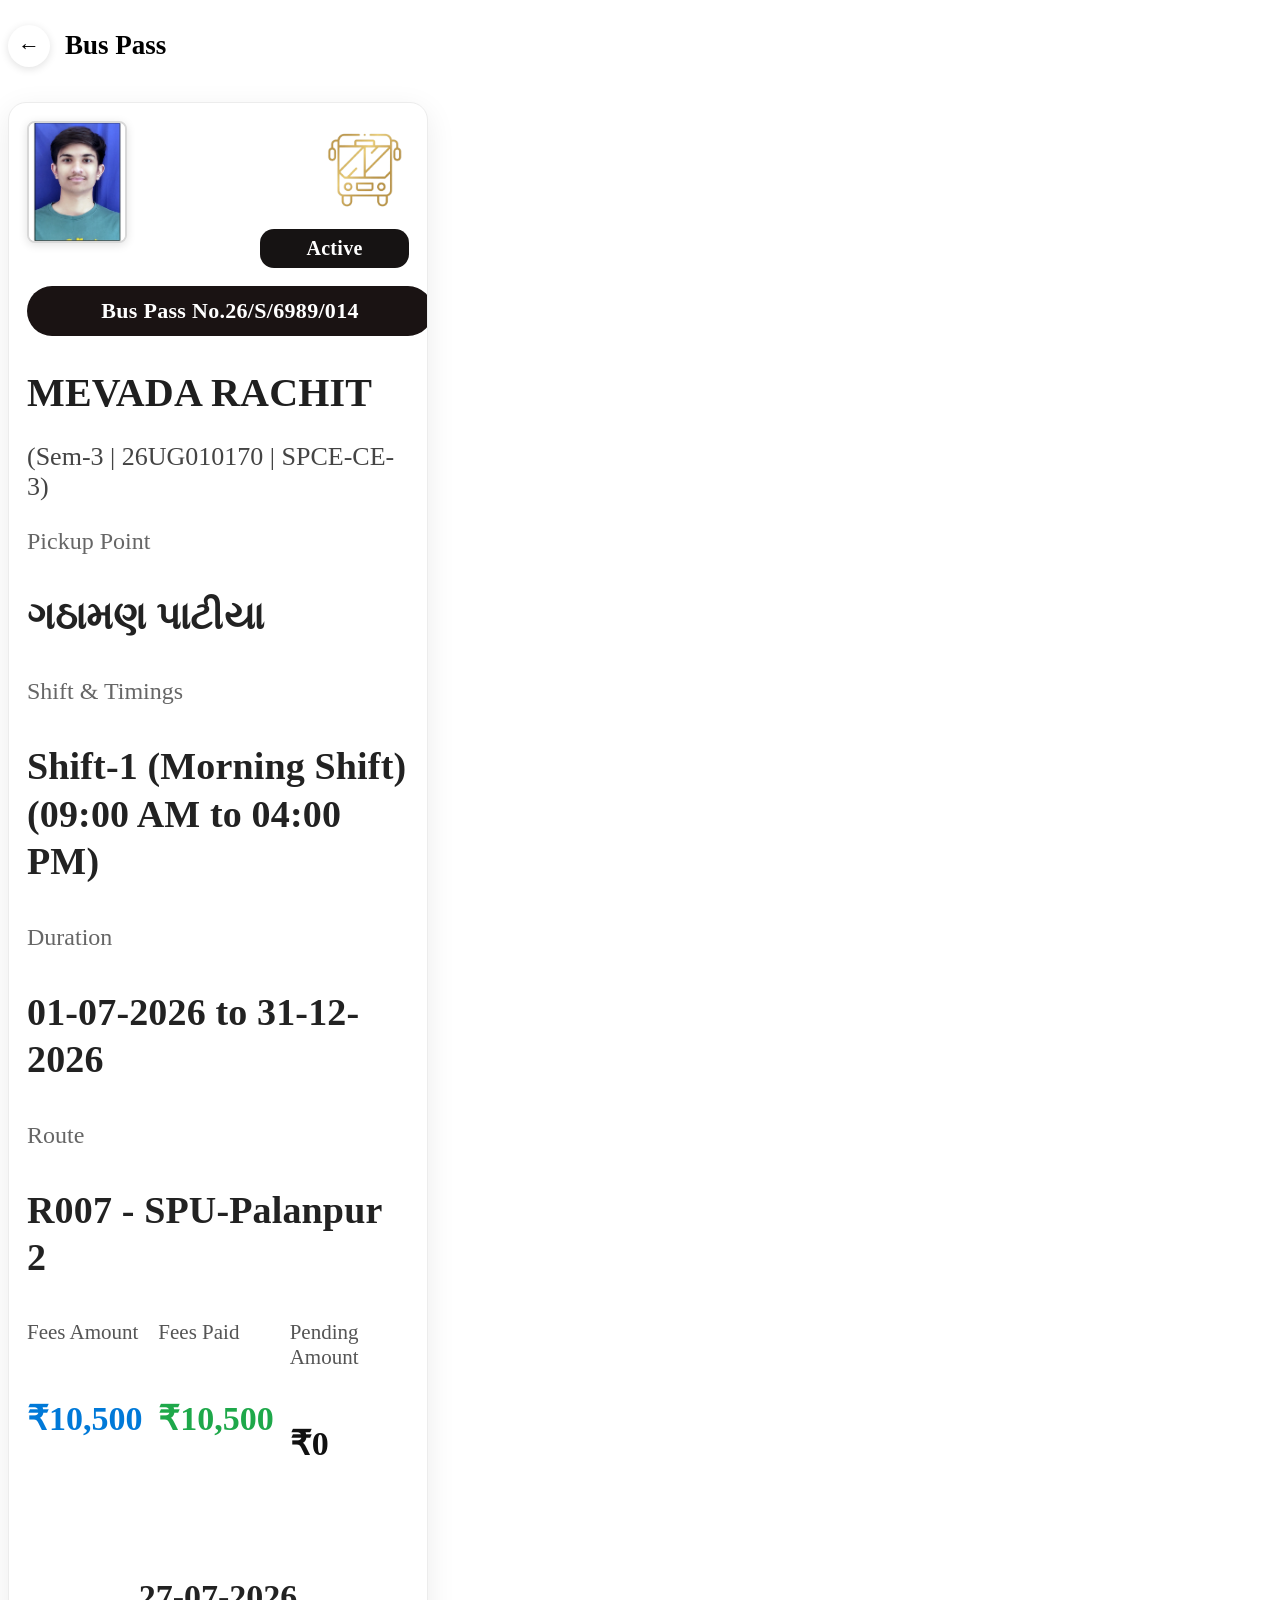
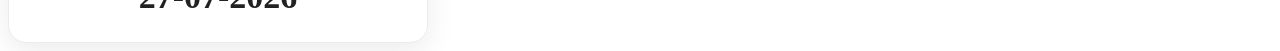
==== transport.html @ 402b8859 "Add service worker" ====
<!DOCTYPE html>
<html lang="en">

<head>
    <meta charset="UTF-8">
    <meta name="viewport" content="width=device-width, initial-scale=1.0">
    <title>Bus Pass</title>

    <link rel="stylesheet" href="transport.css">

    <link rel="manifest" href="manifest.json">

    <meta name="theme-color" content="#000000">
</head>

<body>

    <div class="page">

        <!-- Header -->

        <header class="topbar">

            <button class="back-btn" onclick="history.back()">
                ←
            </button>

            <h2>Bus Pass</h2>

        </header>



        <!-- Card -->

        <section class="bus-card">

            <!-- Background -->

            <div class="card-bg"></div>



            <!-- Top -->

            <div class="card-top">

                <img
                    src="images/passpic.jpeg"
                    class="student-photo">

                <div class="top-right">

                    <img
                        src="images/bus.png"
                        class="bus-image">

                    <div class="status">

                        Active

                    </div>

                </div>

            </div>



            <!-- Pass Number -->

            <div class="pass-number">

                Bus Pass No.26/S/6989/014

            </div>



            <!-- Student -->

            <div class="student">

                <h2>MEVADA RACHIT</h2>

                <p>(Sem-3 | 26UG010170 | SPCE-CE-3)</p>

            </div>



            <!-- Pickup -->

            <div class="info">

                <label>Pickup Point</label>

                <h3>ગઠામણ પાટીયા</h3>

            </div>



            <!-- Shift -->

            <div class="info">

                <label>Shift & Timings</label>

                <h3>

                    Shift-1 (Morning Shift)

                    <br>

                    (09:00 AM to 04:00 PM)

                </h3>

            </div>



            <!-- Duration -->

            <div class="info">

                <label>Duration</label>

                <h3>

                    01-07-2026 to 31-12-2026

                </h3>

            </div>



            <!-- Route -->

            <div class="info">

                <label>Route</label>

                <h3>

                    R007 - SPU-Palanpur 2

                </h3>

            </div>



            <!-- Fees -->

            <div class="fees">

                <div>

                    <span>Fees Amount</span>

                    <h4>₹10,500</h4>

                </div>

                <div>

                    <span>Fees Paid</span>

                    <h4>₹10,500</h4>

                </div>

                <div>

                    <span>Pending Amount</span>

                    <h4>₹0</h4>

                </div>

            </div>



            <!-- Date -->

            <div class="date">

                27-07-2026

            </div>

        </section>

    </div>

</body>

</html>
---- transport.css ----
/* ==========================
        PAGE
========================== */

.page{
    width:100%;
    max-width:420px;
}


/* ==========================
        HEADER
========================== */

.topbar{
    display:flex;
    align-items:center;
    gap:15px;
    margin-bottom:18px;
}

.back-btn{
    width:42px;
    height:42px;
    border:none;
    border-radius:50%;
    background:#fff;
    font-size:22px;
    cursor:pointer;
    box-shadow:0 2px 8px rgba(0,0,0,.12);
}

.topbar h2{
    font-size:27px;
    font-weight:700;
}


/* ==========================
        CARD
========================== */

.bus-card{

    position:relative;

    background:#fff;

    border-radius:18px;

    overflow:hidden;

    padding:18px;

    box-shadow:
    0 8px 24px rgba(0,0,0,.08);

}


/* ==========================
        BG
========================== */

.card-bg{

    position:absolute;

    inset:0;

    background-image:url(images/buspass-bg.png);

    background-size:cover;

    background-position:center;

    opacity:.18;

    pointer-events:none;

}


/* ==========================
        TOP
========================== */

.card-top{

    position:relative;

    display:flex;

    justify-content:space-between;

    align-items:flex-start;

    z-index:2;

}

.student-photo{

    width:96px;

    height:118px;

    border-radius:8px;

    object-fit:cover;

    border:2px solid #d8d8d8;

    background:#fff;

}

.top-right{

    display:flex;

    flex-direction:column;

    align-items:flex-end;

}

.bus-image{

    width:92px;

    margin-bottom:10px;

}

.status{

    background:#161313;

    color:#fff;

    padding:8px 22px;

    border-radius:14px;

    font-size:20px;

    font-weight:700;

}


/* ==========================
      PASS NUMBER
========================== */

.pass-number{

    position:relative;

    z-index:2;

    width:100%;

    margin-top:18px;

    background:#1a1313;

    color:#fff;

    text-align:center;

    padding:12px;

    border-radius:30px;

    font-size:22px;

    font-weight:600;

}


/* ==========================
     STUDENT
========================== */

.student{

    position:relative;

    z-index:2;

    margin-top:18px;

}

.student h2{

    font-size:40px;

    font-weight:700;

    color:#1f1f1f;

    margin-bottom:10px;

}

.student p{

    font-size:26px;

    color:#444;

}

/* ==========================
        INFO SECTION
========================== */

.info{
    position:relative;
    z-index:2;
    margin-top:26px;
}

.info label{
    display:block;
    font-size:24px;
    color:#666;
    margin-bottom:8px;
    font-weight:500;
}

.info h3{
    font-size:38px;
    color:#222;
    line-height:1.25;
    font-weight:700;
}


/* ==========================
        FEES
========================== */

.fees{

    position:relative;

    z-index:2;

    margin-top:34px;

    display:grid;

    grid-template-columns:repeat(3,1fr);

    gap:12px;

}

.fees div{

    display:flex;

    flex-direction:column;

}

.fees span{

    font-size:21px;

    color:#555;

    margin-bottom:8px;

}

.fees h4{

    font-size:34px;

    font-weight:700;

}


/* Amount */

.fees div:nth-child(1) h4{
    color:#0079d8;
}

/* Paid */

.fees div:nth-child(2) h4{
    color:#1ea84a;
}

/* Pending */

.fees div:nth-child(3) h4{
    color:#111;
}


/* ==========================
        DATE
========================== */

.date{

    position:relative;

    z-index:2;

    margin-top:70px;

    text-align:center;

    font-size:34px;

    font-weight:700;

    color:#222;

}


/* ==========================
      MOBILE
========================== */

@media(max-width:430px){

.student h2{
    font-size:28px;
}

.student p{
    font-size:18px;
}

.pass-number{
    font-size:16px;
}

.info label{
    font-size:16px;
}

.info h3{
    font-size:24px;
}

.fees span{
    font-size:14px;
}

.fees h4{
    font-size:22px;
}

.date{
    font-size:24px;
}

.bus-image{
    width:72px;
}

.student-photo{
    width:82px;
    height:102px;
}

.status{
    font-size:16px;
    padding:6px 16px;
}

}

/* ==========================
        FINAL POLISH
========================== */

.bus-card{

    background:#ffffff;

    border-radius:18px;

    border:1px solid #ececec;

    box-shadow:
    0 8px 30px rgba(0,0,0,.08);

    overflow:hidden;

}


/* Background */

.card-bg{

    background-repeat:no-repeat;

    background-position:center;

    background-size:cover;

    opacity:.16;

}


/* Photo */

.student-photo{

    box-shadow:
    0 2px 10px rgba(0,0,0,.12);

}


/* Bus */

.bus-image{

    display:block;

    margin-left:auto;

}


/* Active */

.status{

    min-width:105px;

    text-align:center;

    letter-spacing:.3px;

}


/* Pass Number */

.pass-number{

    letter-spacing:.3px;

}


/* Headings */

.student h2{

    letter-spacing:.2px;

}

.info h3{

    letter-spacing:.15px;

}


/* Fees */

.fees{

    align-items:flex-start;

}

.fees div{

    text-align:left;

}


/* Date */

.date{

    padding-bottom:8px;

}


/* Hover */

.back-btn{

    transition:.25s;

}

.back-btn:hover{

    transform:scale(1.06);

}


/* Smooth */

body{

    -webkit-font-smoothing:antialiased;

    -moz-osx-font-smoothing:grayscale;

}


/* Images */

img{

    user-select:none;

    -webkit-user-drag:none;

}


/* Mobile Safe */

@media(max-width:420px){

.page{

    width:100%;

}

.bus-card{

    padding:16px;

}

}
.grid-item.link-card {
    text-decoration: none;
    cursor: pointer;
}
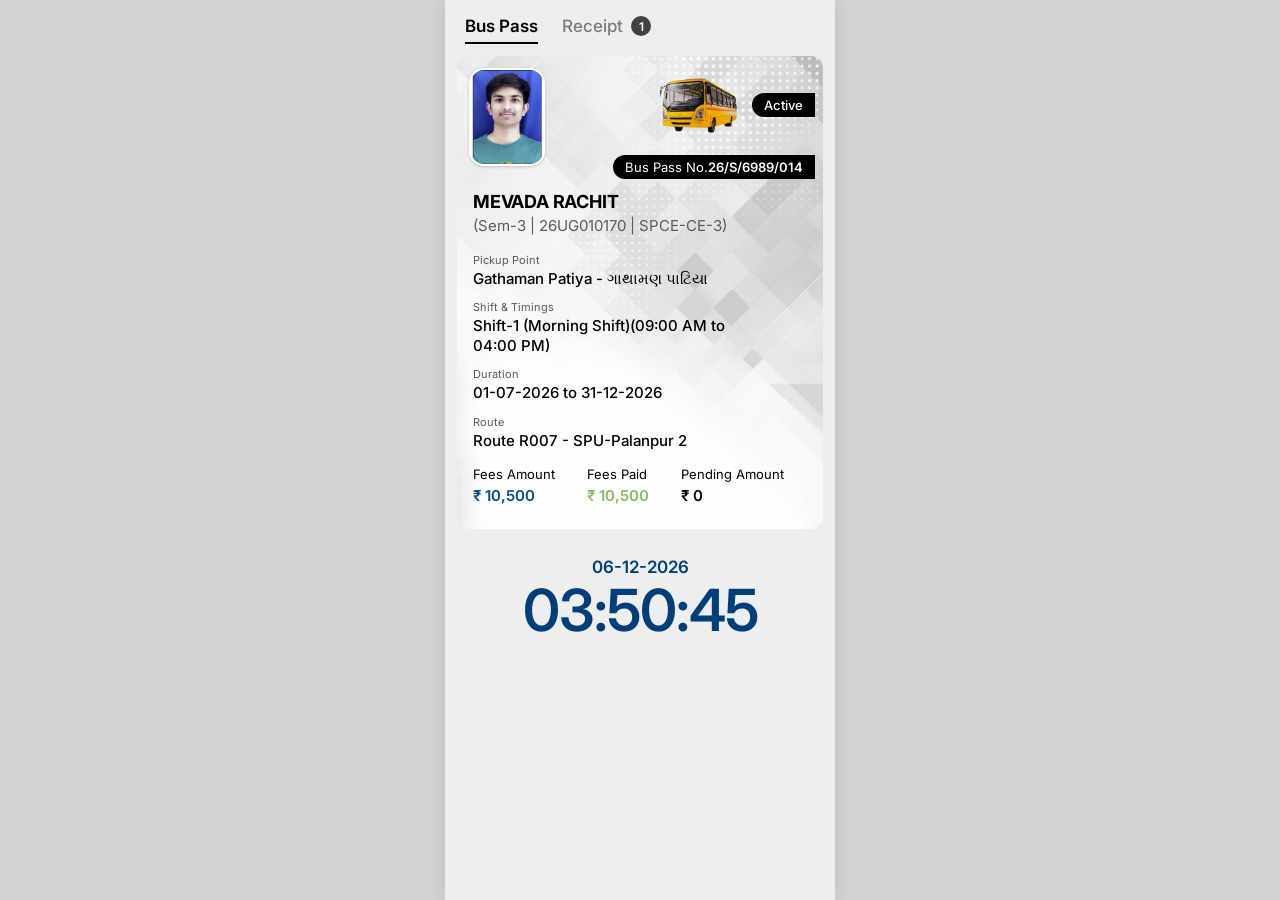
==== commit 0c00a537: "Move manifest and service worker" ====
--- a/transport.html
+++ b/transport.html
@@ -1,202 +1,115 @@
 <!DOCTYPE html>
 <html lang="en">
-
 <head>
     <meta charset="UTF-8">
     <meta name="viewport" content="width=device-width, initial-scale=1.0">
     <title>Bus Pass</title>
-
+    <link href="https://fonts.googleapis.com/css2?family=Inter:wght@400;500;600;700&display=swap" rel="stylesheet">
     <link rel="stylesheet" href="transport.css">
-
-    <link rel="manifest" href="manifest.json">
-
-    <meta name="theme-color" content="#000000">
 </head>
-
 <body>
-
-    <div class="page">
-
-        <!-- Header -->
-
-        <header class="topbar">
-
-            <button class="back-btn" onclick="history.back()">
-                ←
-            </button>
-
-            <h2>Bus Pass</h2>
-
+    <div class="app-container">
+        
+        <header class="header">
+            <div class="tabs">
+                <div class="tab active">
+                    <span class="tab-text">Bus Pass</span>
+                    <div class="underline"></div>
+                </div>
+                <div class="tab inactive">
+                    <span class="tab-text">Receipt</span>
+                    <span class="badge">1</span>
+                </div>
+            </div>
         </header>
 
+        <div class="card">
+            <div class="card-header">
+                <div class="profile">
+                    <img src="images/avtar.jpeg" alt="Profile" class="profile-img">
+                </div>
+                <div class="card-top-right">
+                    <div class="bus-status-row">
+                        <img src="images/bus.png" alt="Bus" class="bus-img">
+                        <div class="status-badge">Active</div>
+                    </div>
+                    <div class="pass-number">
+                        Bus Pass No.<strong>26/S/6989/014</strong>
+                    </div>
+                </div>
+            </div>
 
-
-        <!-- Card -->
-
-        <section class="bus-card">
-
-            <!-- Background -->
-
-            <div class="card-bg"></div>
-
-
-
-            <!-- Top -->
-
-            <div class="card-top">
-
-                <img
-                    src="images/passpic.jpeg"
-                    class="student-photo">
-
-                <div class="top-right">
-
-                    <img
-                        src="images/bus.png"
-                        class="bus-image">
-
-                    <div class="status">
-
-                        Active
-
-                    </div>
-
+            <div class="card-body">
+                <div class="student-info">
+                    <h1 class="student-name">MEVADA RACHIT</h1>
+                    <p class="student-details">(Sem-3 | 26UG010170 | SPCE-CE-3)</p>
                 </div>
 
-            </div>
-
-
-
-            <!-- Pass Number -->
-
-            <div class="pass-number">
-
-                Bus Pass No.26/S/6989/014
-
-            </div>
-
-
-
-            <!-- Student -->
-
-            <div class="student">
-
-                <h2>MEVADA RACHIT</h2>
-
-                <p>(Sem-3 | 26UG010170 | SPCE-CE-3)</p>
-
-            </div>
-
-
-
-            <!-- Pickup -->
-
-            <div class="info">
-
-                <label>Pickup Point</label>
-
-                <h3>ગઠામણ પાટીયા</h3>
-
-            </div>
-
-
-
-            <!-- Shift -->
-
-            <div class="info">
-
-                <label>Shift & Timings</label>
-
-                <h3>
-
-                    Shift-1 (Morning Shift)
-
-                    <br>
-
-                    (09:00 AM to 04:00 PM)
-
-                </h3>
-
-            </div>
-
-
-
-            <!-- Duration -->
-
-            <div class="info">
-
-                <label>Duration</label>
-
-                <h3>
-
-                    01-07-2026 to 31-12-2026
-
-                </h3>
-
-            </div>
-
-
-
-            <!-- Route -->
-
-            <div class="info">
-
-                <label>Route</label>
-
-                <h3>
-
-                    R007 - SPU-Palanpur 2
-
-                </h3>
-
-            </div>
-
-
-
-            <!-- Fees -->
-
-            <div class="fees">
-
-                <div>
-
-                    <span>Fees Amount</span>
-
-                    <h4>₹10,500</h4>
-
+                <div class="details-section">
+                    <div class="detail-group">
+                        <div class="detail-label">Pickup Point</div>
+                        <div class="detail-value">Gathaman Patiya - ગાથામણ પાટિયા</div>
+                    </div>
+                    
+                    <div class="detail-group">
+                        <div class="detail-label">Shift & Timings</div>
+                        <div class="detail-value">Shift-1 (Morning Shift)(09:00 AM to<br>04:00 PM)</div>
+                    </div>
+                    
+                    <div class="detail-group">
+                        <div class="detail-label">Duration</div>
+                        <div class="detail-value">01-07-2026 to 31-12-2026</div>
+                    </div>
+                    
+                    <div class="detail-group">
+                        <div class="detail-label">Route</div>
+                        <div class="detail-value">Route R007 - SPU-Palanpur 2</div>
+                    </div>
                 </div>
 
-                <div>
+                <div class="fees-section">
+                    <div class="fee-item">
+                        <div class="fee-label">Fees Amount</div>
+                        <div class="fee-value fee-blue">₹ 10,500</div>
+                    </div>
+                    <div class="fee-item">
+                        <div class="fee-label">Fees Paid</div>
+                        <div class="fee-value fee-green">₹ 10,500</div>
+                    </div>
+                    <div class="fee-item">
+                        <div class="fee-label">Pending Amount</div>
+                        <div class="fee-value fee-black">₹ 0</div>
+                    </div>
+                </div>
+            </div>
+        </div>
 
-                    <span>Fees Paid</span>
-
-                    <h4>₹10,500</h4>
-
-                </div>
-
-                <div>
-
-                    <span>Pending Amount</span>
-
-                    <h4>₹0</h4>
-
-                </div>
-
-            </div>
-
-
-
-            <!-- Date -->
-
-            <div class="date">
-
-                27-07-2026
-
-            </div>
-
-        </section>
-
+        <div class="clock-section">
+            <div class="date-display" id="current-date">27-07-2026</div>
+            <div class="time-display" id="current-time">21:26:13</div>
+        </div>
     </div>
 
+    <script>
+        function updateClock() {
+            const now = new Date();
+            
+            // Format time
+            const hours = String(now.getHours()).padStart(2, '0');
+            const minutes = String(now.getMinutes()).padStart(2, '0');
+            const seconds = String(now.getSeconds()).padStart(2, '0');
+            document.getElementById('current-time').textContent = `${hours}:${minutes}:${seconds}`;
+            
+            // Format date
+            const day = String(now.getDate()).padStart(2, '0');
+            const month = String(now.getMonth() + 1).padStart(2, '0'); // Months are 0-indexed
+            const year = now.getFullYear();
+            document.getElementById('current-date').textContent = `${day}-${month}-${year}`;
+        }
+
+        // Initialize and set interval
+        updateClock();
+        setInterval(updateClock, 1000);
+    </script>
 </body>
-
 </html>
--- a/transport.css
+++ b/transport.css
@@ -1,564 +1,354 @@
-
-
-
-/* ==========================
-        PAGE
-========================== */
-
-.page{
-    width:100%;
-    max-width:420px;
-}
-
-
-/* ==========================
-        HEADER
-========================== */
-
-.topbar{
-    display:flex;
-    align-items:center;
-    gap:15px;
-    margin-bottom:18px;
-}
-
-.back-btn{
-    width:42px;
-    height:42px;
-    border:none;
-    border-radius:50%;
-    background:#fff;
-    font-size:22px;
-    cursor:pointer;
-    box-shadow:0 2px 8px rgba(0,0,0,.12);
-}
-
-.topbar h2{
-    font-size:27px;
-    font-weight:700;
-}
-
-
-/* ==========================
-        CARD
-========================== */
-
-.bus-card{
-
-    position:relative;
-
-    background:#fff;
-
-    border-radius:18px;
-
-    overflow:hidden;
-
-    padding:18px;
-
-    box-shadow:
-    0 8px 24px rgba(0,0,0,.08);
-
-}
-
-
-/* ==========================
-        BG
-========================== */
-
-.card-bg{
-
-    position:absolute;
-
-    inset:0;
-
-    background-image:url(images/buspass-bg.png);
-
-    background-size:cover;
-
-    background-position:center;
-
-    opacity:.18;
-
-    pointer-events:none;
-
-}
-
-
-/* ==========================
-        TOP
-========================== */
-
-.card-top{
-
-    position:relative;
-
-    display:flex;
-
-    justify-content:space-between;
-
-    align-items:flex-start;
-
-    z-index:2;
-
-}
-
-.student-photo{
-
-    width:96px;
-
-    height:118px;
-
-    border-radius:8px;
-
-    object-fit:cover;
-
-    border:2px solid #d8d8d8;
-
-    background:#fff;
-
-}
-
-.top-right{
-
-    display:flex;
-
-    flex-direction:column;
-
-    align-items:flex-end;
-
-}
-
-.bus-image{
-
-    width:92px;
-
-    margin-bottom:10px;
-
-}
-
-.status{
-
-    background:#161313;
-
-    color:#fff;
-
-    padding:8px 22px;
-
-    border-radius:14px;
-
-    font-size:20px;
-
-    font-weight:700;
-
-}
-
-
-/* ==========================
-      PASS NUMBER
-========================== */
-
-.pass-number{
-
-    position:relative;
-
-    z-index:2;
-
-    width:100%;
-
-    margin-top:18px;
-
-    background:#1a1313;
-
-    color:#fff;
-
-    text-align:center;
-
-    padding:12px;
-
-    border-radius:30px;
-
-    font-size:22px;
-
-    font-weight:600;
-
-}
-
-
-/* ==========================
-     STUDENT
-========================== */
-
-.student{
-
-    position:relative;
-
-    z-index:2;
-
-    margin-top:18px;
-
-}
-
-.student h2{
-
-    font-size:40px;
-
-    font-weight:700;
-
-    color:#1f1f1f;
-
-    margin-bottom:10px;
-
-}
-
-.student p{
-
-    font-size:26px;
-
-    color:#444;
-
-}
-
-/* ==========================
-        INFO SECTION
-========================== */
-
-.info{
-    position:relative;
-    z-index:2;
-    margin-top:26px;
-}
-
-.info label{
-    display:block;
-    font-size:24px;
-    color:#666;
-    margin-bottom:8px;
-    font-weight:500;
-}
-
-.info h3{
-    font-size:38px;
-    color:#222;
-    line-height:1.25;
-    font-weight:700;
-}
-
-
-/* ==========================
-        FEES
-========================== */
-
-.fees{
-
-    position:relative;
-
-    z-index:2;
-
-    margin-top:34px;
-
-    display:grid;
-
-    grid-template-columns:repeat(3,1fr);
-
-    gap:12px;
-
-}
-
-.fees div{
-
-    display:flex;
-
-    flex-direction:column;
-
-}
-
-.fees span{
-
-    font-size:21px;
-
-    color:#555;
-
-    margin-bottom:8px;
-
-}
-
-.fees h4{
-
-    font-size:34px;
-
-    font-weight:700;
-
-}
-
-
-/* Amount */
-
-.fees div:nth-child(1) h4{
-    color:#0079d8;
-}
-
-/* Paid */
-
-.fees div:nth-child(2) h4{
-    color:#1ea84a;
-}
-
-/* Pending */
-
-.fees div:nth-child(3) h4{
-    color:#111;
-}
-
-
-/* ==========================
-        DATE
-========================== */
-
-.date{
-
-    position:relative;
-
-    z-index:2;
-
-    margin-top:70px;
-
-    text-align:center;
-
-    font-size:34px;
-
-    font-weight:700;
-
-    color:#222;
-
-}
-
-
-/* ==========================
-      MOBILE
-========================== */
-
-@media(max-width:430px){
-
-.student h2{
-    font-size:28px;
-}
-
-.student p{
-    font-size:18px;
-}
-
-.pass-number{
-    font-size:16px;
-}
-
-.info label{
-    font-size:16px;
-}
-
-.info h3{
-    font-size:24px;
-}
-
-.fees span{
-    font-size:14px;
-}
-
-.fees h4{
-    font-size:22px;
-}
-
-.date{
-    font-size:24px;
-}
-
-.bus-image{
-    width:72px;
-}
-
-.student-photo{
-    width:82px;
-    height:102px;
-}
-
-.status{
-    font-size:16px;
-    padding:6px 16px;
-}
-
-}
-
-/* ==========================
-        FINAL POLISH
-========================== */
-
-.bus-card{
-
-    background:#ffffff;
-
-    border-radius:18px;
-
-    border:1px solid #ececec;
-
-    box-shadow:
-    0 8px 30px rgba(0,0,0,.08);
-
-    overflow:hidden;
-
-}
-
-
-/* Background */
-
-.card-bg{
-
-    background-repeat:no-repeat;
-
-    background-position:center;
-
-    background-size:cover;
-
-    opacity:.16;
-
-}
-
-
-/* Photo */
-
-.student-photo{
-
-    box-shadow:
-    0 2px 10px rgba(0,0,0,.12);
-
-}
-
-
-/* Bus */
-
-.bus-image{
-
-    display:block;
-
-    margin-left:auto;
-
-}
-
-
-/* Active */
-
-.status{
-
-    min-width:105px;
-
-    text-align:center;
-
-    letter-spacing:.3px;
-
-}
-
-
-/* Pass Number */
-
-.pass-number{
-
-    letter-spacing:.3px;
-
-}
-
-
-/* Headings */
-
-.student h2{
-
-    letter-spacing:.2px;
-
-}
-
-.info h3{
-
-    letter-spacing:.15px;
-
-}
-
-
-/* Fees */
-
-.fees{
-
-    align-items:flex-start;
-
-}
-
-.fees div{
-
-    text-align:left;
-
-}
-
-
-/* Date */
-
-.date{
-
-    padding-bottom:8px;
-
-}
-
-
-/* Hover */
-
-.back-btn{
-
-    transition:.25s;
-
-}
-
-.back-btn:hover{
-
-    transform:scale(1.06);
-
-}
-
-
-/* Smooth */
-
-body{
-
-    -webkit-font-smoothing:antialiased;
-
-    -moz-osx-font-smoothing:grayscale;
-
-}
-
-
-/* Images */
-
-img{
-
-    user-select:none;
-
-    -webkit-user-drag:none;
-
-}
-
-
-/* Mobile Safe */
-
-@media(max-width:420px){
-
-.page{
-
-    width:100%;
-
-}
-
-.bus-card{
-
-    padding:16px;
-
-}
-
-}
-.grid-item.link-card {
-    text-decoration: none;
-    cursor: pointer;
+/* ==========================================================================
+   Reset
+   ========================================================================== */
+* {
+    margin: 0;
+    padding: 0;
+    box-sizing: border-box;
+}
+
+/* ==========================================================================
+   Variables
+   ========================================================================== */
+:root {
+    --bg-app: #EEEEEE;
+    --text-main: #000000;
+    --text-muted: #5B5B5B;
+    --text-light-muted: #757575;
+    --color-blue: #004D91;
+    --color-green: #85BB65;
+    --color-clock: #003F7A;
+    --font-family: 'Inter', sans-serif;
+}
+
+/* ==========================================================================
+   Body
+   ========================================================================== */
+body {
+    background-color: #D3D3D3; /* Darker background for contrast outside app */
+    font-family: var(--font-family);
+    display: flex;
+    justify-content: center;
+    align-items: flex-start;
+    min-height: 100vh;
+}
+
+/* ==========================================================================
+   Container
+   ========================================================================== */
+.app-container {
+    width: 390px;
+    min-height: 100vh;
+    background-color: var(--bg-app);
+    position: relative;
+    box-shadow: 0 0 20px rgba(0, 0, 0, 0.1);
+    overflow: hidden;
+    padding-bottom: 40px;
+}
+
+/* ==========================================================================
+   Header
+   ========================================================================== */
+.header {
+    background-color: var(--bg-app);
+    padding: 16px 20px 0 20px;
+}
+
+/* ==========================================================================
+   Tabs
+   ========================================================================== */
+.tabs {
+    display: flex;
+    gap: 24px;
+    margin-bottom: 12px;
+}
+
+.tab {
+    position: relative;
+    display: flex;
+    align-items: center;
+    gap: 8px;
+    padding-bottom: 8px;
+    cursor: default;
+}
+
+.tab-text {
+    font-size: 17px;
+    font-weight: 500;
+}
+
+.tab.active .tab-text {
+    color: var(--text-main);
+    font-weight: 600;
+}
+
+.tab.inactive .tab-text {
+    color: #7B7B7B;
+}
+
+.underline {
+    position: absolute;
+    bottom: 0;
+    left: 0;
+    width: 100%;
+    height: 2px;
+    background-color: var(--text-main);
+}
+
+.badge {
+    background-color: #424242;
+    color: white;
+    font-size: 12px;
+    font-weight: 600;
+    width: 20px;
+    height: 20px;
+    display: flex;
+    align-items: center;
+    justify-content: center;
+    border-radius: 50%;
+}
+
+/* ==========================================================================
+   Card
+   ========================================================================== */
+.card {
+    background-image: url("images/pass-bg.png");
+    background-size: cover;
+    background-position: center;
+    background-repeat: no-repeat;
+    margin: 0 12px;
+    border-radius: 12px;
+    overflow: hidden;
+    /* box-shadow: 0 2px 10px rgba(0,0,0,0.05); */
+    background-color: white;
+}
+
+.card-header {
+    display: flex;
+    justify-content: space-between;
+    padding: 12px;
+    padding-bottom: 0;
+}
+
+.card-top-right {
+    display: flex;
+    flex-direction: column;
+    align-items: flex-end;
+    margin-right: -4px; /* Pull to the right edge */
+}
+
+.card-body {
+    padding: 16px;
+    padding-top: 12px;
+}
+
+/* ==========================================================================
+   Profile
+   ========================================================================== */
+.profile {
+    width: 76px;
+    height: 98px;
+    border: 2px solid white;
+    border-radius: 15px;
+    box-shadow: 0 1px 3px rgba(0,0,0,0.2);
+    /* FIX: This forces the image inside to clip to the border-radius */
+    overflow: hidden; 
+}
+
+.profile-img {
+    width: 100%;
+    height: 100%;
+    object-fit: cover;
+    display: block;
+}
+
+
+/* ==========================================================================
+   Bus
+   ========================================================================== */
+.bus-status-row {
+    display: flex;
+    align-items: center;
+    gap: 12px;
+    margin-bottom: 12px;
+    margin-right: 0px;
+}
+
+.bus-img {
+    width: 80px;
+    height: auto;
+}
+
+/* ==========================================================================
+   Badge
+   ========================================================================== */
+.status-badge {
+    background-color: #000;
+    color: #FFF;
+    font-size: 13px;
+    font-weight: 500;
+    padding: 4px 12px;
+    border-radius: 15px 0px 0px 15px;
+}
+
+.pass-number {
+    background-color: #000;
+    color: #FFF;
+    font-size: 13px;
+    padding: 4px 12px;
+    border-radius: 15px 0px 0px 15px;
+}
+
+/* .status-badge {
+    background-color: #000;
+    color: #FFF;
+    font-size: 13px;
+    font-weight: 500;
+    padding: 6px 16px;
+    border-top-left-radius: 20px;
+    border-bottom-left-radius: 20px;
+    border-top-right-radius: 0;
+    border-bottom-right-radius: 0;
+}
+
+.pass-number {
+    background-color: #000;
+    color: #FFF;
+    font-size: 13px;
+    padding: 6px 12px;
+    border-top-left-radius: 20px;
+    border-bottom-left-radius: 20px;
+    border-top-right-radius: 0;
+    border-bottom-right-radius: 0;
+    width: 100%;
+    text-align: right;
+} */
+
+.pass-number strong {
+    font-weight: 600;
+}
+
+/* ==========================================================================
+   Typography
+   ========================================================================== */
+.student-name {
+    font-size: 18px;
+    font-weight: 700;
+    color: var(--text-main);
+    text-transform: uppercase;
+    margin-bottom: 4px;
+    letter-spacing: -0.2px;
+}
+
+.student-details {
+    font-size: 15px;
+    font-weight: 400;
+    color: var(--text-muted);
+    margin-bottom: 18px;
+}
+
+/* ==========================================================================
+   Details
+   ========================================================================== */
+.details-section {
+    display: flex;
+    flex-direction: column;
+    gap: 12px;
+    margin-bottom: 16px;
+}
+
+.detail-group {
+    display: flex;
+    flex-direction: column;
+    gap: 2px;
+}
+
+.detail-label {
+    font-size: 11px;
+    color: var(--text-muted);
+    font-weight: 400;
+}
+
+.detail-value {
+    font-size: 15px;
+    color: var(--text-main);
+    font-weight: 500;
+    line-height: 1.3;
+}
+
+/* ==========================================================================
+   Fees
+   ========================================================================== */
+.fees-section {
+    display: flex;
+    justify-content: flex-start;
+    gap: 32px;
+    margin-top: 16px;
+    padding-bottom: 8px;
+}
+
+.fee-item {
+    display: flex;
+    flex-direction: column;
+    gap: 4px;
+}
+
+.fee-label {
+    font-size: 13px;
+    color: var(--text-main);
+    font-weight: 400;
+}
+
+.fee-value {
+    font-size: 15px;
+    font-weight: 600;
+}
+
+.fee-blue {
+    color: var(--color-blue);
+}
+
+.fee-green {
+    color: var(--color-green);
+}
+
+.fee-black {
+    color: var(--text-main);
+}
+
+/* ==========================================================================
+   Date & Clock
+   ========================================================================== */
+.clock-section {
+    display: flex;
+    flex-direction: column;
+    align-items: center;
+    margin-top: 28px;
+}
+
+.date-display {
+    color: var(--color-clock);
+    font-size: 17px;
+    font-weight: 600;
+    margin-bottom: 4px;
+}
+
+.time-display {
+    color: var(--color-clock);
+    font-size: 58px;
+    font-weight: 600;
+    letter-spacing: -1px;
+    line-height: 1;
+}
+
+/* ==========================================================================
+   Responsive
+   ========================================================================== */
+@media screen and (max-width: 390px) {
+    body {
+        background-color: var(--bg-app);
+    }
+    .app-container {
+        box-shadow: none;
+    }
 }
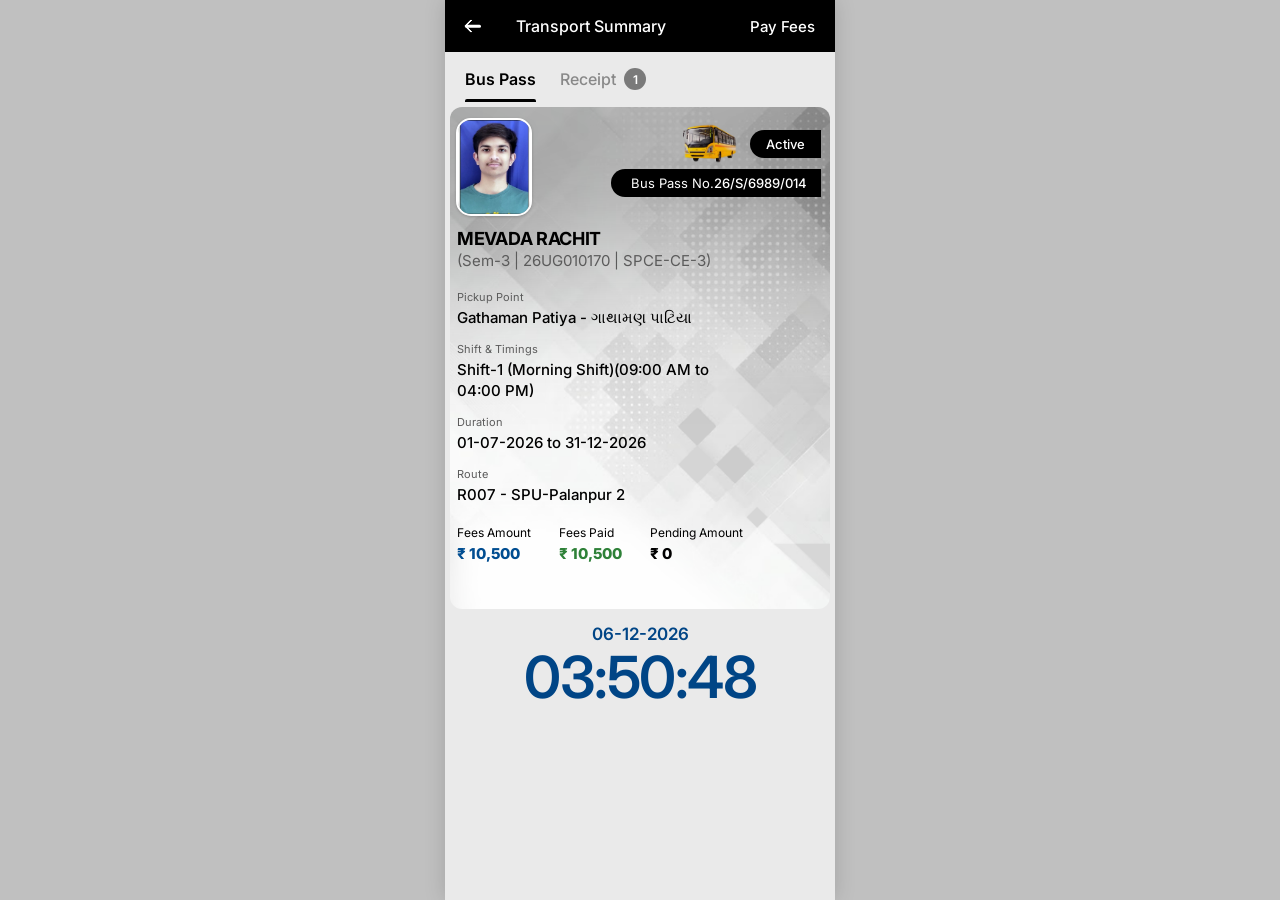
==== commit e7475ef6: "Add service worker" ====
--- a/transport.html
+++ b/transport.html
@@ -10,7 +10,16 @@
 <body>
     <div class="app-container">
         
-        <header class="header">
+        <header class="top-nav">
+            <div class="nav-left">
+                <!-- <span class="back-arrow"></span> -->
+                <span class="back-arrow" onclick="goBack()"></span>
+                <span class="nav-title">Transport Summary</span>
+            </div>
+            <div class="nav-right">Pay Fees</div>
+        </header>
+
+        <div class="tabs-container">
             <div class="tabs">
                 <div class="tab active">
                     <span class="tab-text">Bus Pass</span>
@@ -21,9 +30,10 @@
                     <span class="badge">1</span>
                 </div>
             </div>
-        </header>
+        </div>
 
         <div class="card">
+           <div class="card-blur-glow"></div>
             <div class="card-header">
                 <div class="profile">
                     <img src="images/avtar.jpeg" alt="Profile" class="profile-img">
@@ -63,7 +73,7 @@
                     
                     <div class="detail-group">
                         <div class="detail-label">Route</div>
-                        <div class="detail-value">Route R007 - SPU-Palanpur 2</div>
+                        <div class="detail-value">R007 - SPU-Palanpur 2</div>
                     </div>
                 </div>
 
@@ -91,25 +101,28 @@
     </div>
 
     <script>
+
+        function goBack() {
+    window.location.href = 'index.html';
+}
         function updateClock() {
             const now = new Date();
             
-            // Format time
             const hours = String(now.getHours()).padStart(2, '0');
             const minutes = String(now.getMinutes()).padStart(2, '0');
             const seconds = String(now.getSeconds()).padStart(2, '0');
             document.getElementById('current-time').textContent = `${hours}:${minutes}:${seconds}`;
             
-            // Format date
             const day = String(now.getDate()).padStart(2, '0');
-            const month = String(now.getMonth() + 1).padStart(2, '0'); // Months are 0-indexed
+            const month = String(now.getMonth() + 1).padStart(2, '0');
             const year = now.getFullYear();
             document.getElementById('current-date').textContent = `${day}-${month}-${year}`;
         }
 
-        // Initialize and set interval
         updateClock();
         setInterval(updateClock, 1000);
+
+        
     </script>
 </body>
 </html>
--- a/transport.css
+++ b/transport.css
@@ -11,13 +11,12 @@
    Variables
    ========================================================================== */
 :root {
-    --bg-app: #EEEEEE;
+    --bg-app: #EAEAEA;
     --text-main: #000000;
     --text-muted: #5B5B5B;
-    --text-light-muted: #757575;
     --color-blue: #004D91;
-    --color-green: #85BB65;
-    --color-clock: #003F7A;
+    --color-green: #2E8138;
+    --color-clock: #004586;
     --font-family: 'Inter', sans-serif;
 }
 
@@ -25,7 +24,7 @@
    Body
    ========================================================================== */
 body {
-    background-color: #D3D3D3; /* Darker background for contrast outside app */
+    background-color: #C0C0C0;
     font-family: var(--font-family);
     display: flex;
     justify-content: center;
@@ -41,7 +40,7 @@
     min-height: 100vh;
     background-color: var(--bg-app);
     position: relative;
-    box-shadow: 0 0 20px rgba(0, 0, 0, 0.1);
+    box-shadow: 0 0 20px rgba(0, 0, 0, 0.15);
     overflow: hidden;
     padding-bottom: 40px;
 }
@@ -49,18 +48,80 @@
 /* ==========================================================================
    Header
    ========================================================================== */
-.header {
-    background-color: var(--bg-app);
-    padding: 16px 20px 0 20px;
+.top-nav {
+    background-color: #000000;
+    color: #FFFFFF;
+    display: flex;
+    justify-content: space-between;
+    align-items: center;
+    padding: 16px 20px;
+}
+
+.nav-left {
+    display: flex;
+    align-items: center;
+    gap: 16px;
+}
+
+.back-arrow {
+    display: inline-block;
+    width: 35px;
+    height: 20px;
+    position: relative;
+    cursor: pointer;
+}
+
+/* Horizontal stem */
+.back-arrow::before {
+    content: '';
+    position: absolute;
+    top: 50%;
+    left: 0;
+    width: 16px;
+    height: 2.5px;
+    background-color: #FFFFFF;
+    transform: translateY(-50%);
+    border-radius: 2px;
+}
+
+/* Chevron arms */
+.back-arrow::after {
+    content: '';
+    position: absolute;
+    top: 50%;
+    left: 1px;
+    width: 8px;
+    height: 8px;
+    border-left: 2.5px solid #FFFFFF;
+    border-bottom: 2.5px solid #FFFFFF;
+    transform: translateY(-50%) rotate(45deg);
+    border-top-left-radius: 2px;
+    border-bottom-right-radius: 2px;
+}
+
+
+.nav-title {
+    font-size: 16px;
+    font-weight: 500;
+}
+
+.nav-right {
+    font-size: 15px;
+    font-weight: 500;
 }
 
 /* ==========================================================================
    Tabs
    ========================================================================== */
+.tabs-container {
+    background-color: #EAEAEA;
+    padding: 0 20px;
+}
+
 .tabs {
     display: flex;
     gap: 24px;
-    margin-bottom: 12px;
+    padding-top: 16px;
 }
 
 .tab {
@@ -68,12 +129,11 @@
     display: flex;
     align-items: center;
     gap: 8px;
-    padding-bottom: 8px;
-    cursor: default;
+    padding-bottom: 12px;
 }
 
 .tab-text {
-    font-size: 17px;
+    font-size: 16px;
     font-weight: 500;
 }
 
@@ -83,7 +143,7 @@
 }
 
 .tab.inactive .tab-text {
-    color: #7B7B7B;
+    color: #888888;
 }
 
 .underline {
@@ -91,17 +151,19 @@
     bottom: 0;
     left: 0;
     width: 100%;
-    height: 2px;
+    height: 3px;
     background-color: var(--text-main);
+    border-top-left-radius: 2px;
+    border-top-right-radius: 2px;
 }
 
 .badge {
-    background-color: #424242;
+    background-color: #7A7A7A;
     color: white;
     font-size: 12px;
     font-weight: 600;
-    width: 20px;
-    height: 20px;
+    width: 22px;
+    height: 22px;
     display: flex;
     align-items: center;
     justify-content: center;
@@ -114,32 +176,36 @@
 .card {
     background-image: url("images/pass-bg.png");
     background-size: cover;
-    background-position: center;
+    background-position: top;
     background-repeat: no-repeat;
-    margin: 0 12px;
+    margin: 5px;
     border-radius: 12px;
     overflow: hidden;
-    /* box-shadow: 0 2px 10px rgba(0,0,0,0.05); */
-    background-color: white;
+    /* box-shadow: 0 4px 12px rgba(0,0,0,0.08); */
+    background-color: #FFFFFF;
+    position: relative; /* Ensure card is relative container */
+}
+
+.card-blur-glow {
+    position: absolute;
+    top: -100px;
+    left: 50%;
+    transform: translateX(-50%);
+    width: 1200px;
+    height: 250px;
+    border-radius: 0px;
+    background: radial-gradient(circle, rgb(184 184 184 / 14%) -100%, rgba(0, 0, 0, 0.55) 125%, rgb(0, 0, 0) 125%);
+    filter: blur(75px);
+    z-index: 1;
+    pointer-events: none;
 }
 
 .card-header {
     display: flex;
     justify-content: space-between;
-    padding: 12px;
-    padding-bottom: 0;
-}
-
-.card-top-right {
-    display: flex;
-    flex-direction: column;
-    align-items: flex-end;
-    margin-right: -4px; /* Pull to the right edge */
-}
-
-.card-body {
-    padding: 16px;
-    padding-top: 12px;
+    padding: 11px 9px 0px 6px; /* Top and Left padding only. Right is 0 for flush elements */
+    position: relative;
+    z-index: 2; /* Keeps avatar, bus, badges, and text layered on top */
 }
 
 /* ==========================================================================
@@ -166,42 +232,30 @@
 /* ==========================================================================
    Bus
    ========================================================================== */
+.bus-img {
+    width: 55px;
+    height: auto;
+}
+
+/* ==========================================================================
+   Badge & Alignment
+   ========================================================================== */
+.card-top-right {
+    display: flex;
+    flex-direction: column;
+    align-items: flex-end;
+}
+
 .bus-status-row {
     display: flex;
     align-items: center;
     gap: 12px;
-    margin-bottom: 12px;
-    margin-right: 0px;
-}
-
-.bus-img {
-    width: 80px;
-    height: auto;
-}
-
-/* ==========================================================================
-   Badge
-   ========================================================================== */
+    margin-bottom: 0px;
+}
+
 .status-badge {
-    background-color: #000;
-    color: #FFF;
-    font-size: 13px;
-    font-weight: 500;
-    padding: 4px 12px;
-    border-radius: 15px 0px 0px 15px;
-}
-
-.pass-number {
-    background-color: #000;
-    color: #FFF;
-    font-size: 13px;
-    padding: 4px 12px;
-    border-radius: 15px 0px 0px 15px;
-}
-
-/* .status-badge {
-    background-color: #000;
-    color: #FFF;
+    background-color: #000000;
+    color: #FFFFFF;
     font-size: 13px;
     font-weight: 500;
     padding: 6px 16px;
@@ -212,40 +266,49 @@
 }
 
 .pass-number {
-    background-color: #000;
-    color: #FFF;
+    background-color: #000000;
+    color: #FFFFFF;
     font-size: 13px;
-    padding: 6px 12px;
+    padding: 6px 14px 6px 20px;
     border-top-left-radius: 20px;
     border-bottom-left-radius: 20px;
     border-top-right-radius: 0;
     border-bottom-right-radius: 0;
-    width: 100%;
-    text-align: right;
-} */
+}
 
 .pass-number strong {
-    font-weight: 600;
+    font-weight: 500;
 }
 
 /* ==========================================================================
    Typography
    ========================================================================== */
+.card-body {
+    padding: 7px;
+    padding-top: 12px;
+    padding-bottom: 40px;
+}
+
 .student-name {
     font-size: 18px;
     font-weight: 700;
     color: var(--text-main);
     text-transform: uppercase;
-    margin-bottom: 4px;
-    letter-spacing: -0.2px;
+    margin-bottom: 2px;
+    letter-spacing: -0.3px;
+    position: relative;
+    z-index: 2;
 }
 
 .student-details {
     font-size: 15px;
     font-weight: 400;
     color: var(--text-muted);
-    margin-bottom: 18px;
-}
+    margin-bottom: 20px;
+    position: relative;
+    z-index: 2;
+}
+
 
 /* ==========================================================================
    Details
@@ -253,14 +316,16 @@
 .details-section {
     display: flex;
     flex-direction: column;
-    gap: 12px;
-    margin-bottom: 16px;
+    gap: 14px;
+    margin-bottom: 20px;
+    position: relative;
+    z-index: 2;
 }
 
 .detail-group {
     display: flex;
     flex-direction: column;
-    gap: 2px;
+    gap: 3px;
 }
 
 .detail-label {
@@ -273,7 +338,7 @@
     font-size: 15px;
     color: var(--text-main);
     font-weight: 500;
-    line-height: 1.3;
+    line-height: 1.4;
 }
 
 /* ==========================================================================
@@ -282,9 +347,8 @@
 .fees-section {
     display: flex;
     justify-content: flex-start;
-    gap: 32px;
-    margin-top: 16px;
-    padding-bottom: 8px;
+    gap: 28px;
+    padding-bottom: 6px;
 }
 
 .fee-item {
@@ -294,14 +358,14 @@
 }
 
 .fee-label {
-    font-size: 13px;
+    font-size: 12px;
     color: var(--text-main);
     font-weight: 400;
 }
 
 .fee-value {
     font-size: 15px;
-    font-weight: 600;
+    font-weight: 800;
 }
 
 .fee-blue {
@@ -323,7 +387,7 @@
     display: flex;
     flex-direction: column;
     align-items: center;
-    margin-top: 28px;
+    margin-top: 15px;
 }
 
 .date-display {
@@ -337,7 +401,7 @@
     color: var(--color-clock);
     font-size: 58px;
     font-weight: 600;
-    letter-spacing: -1px;
+    letter-spacing: -1.5px;
     line-height: 1;
 }
 
